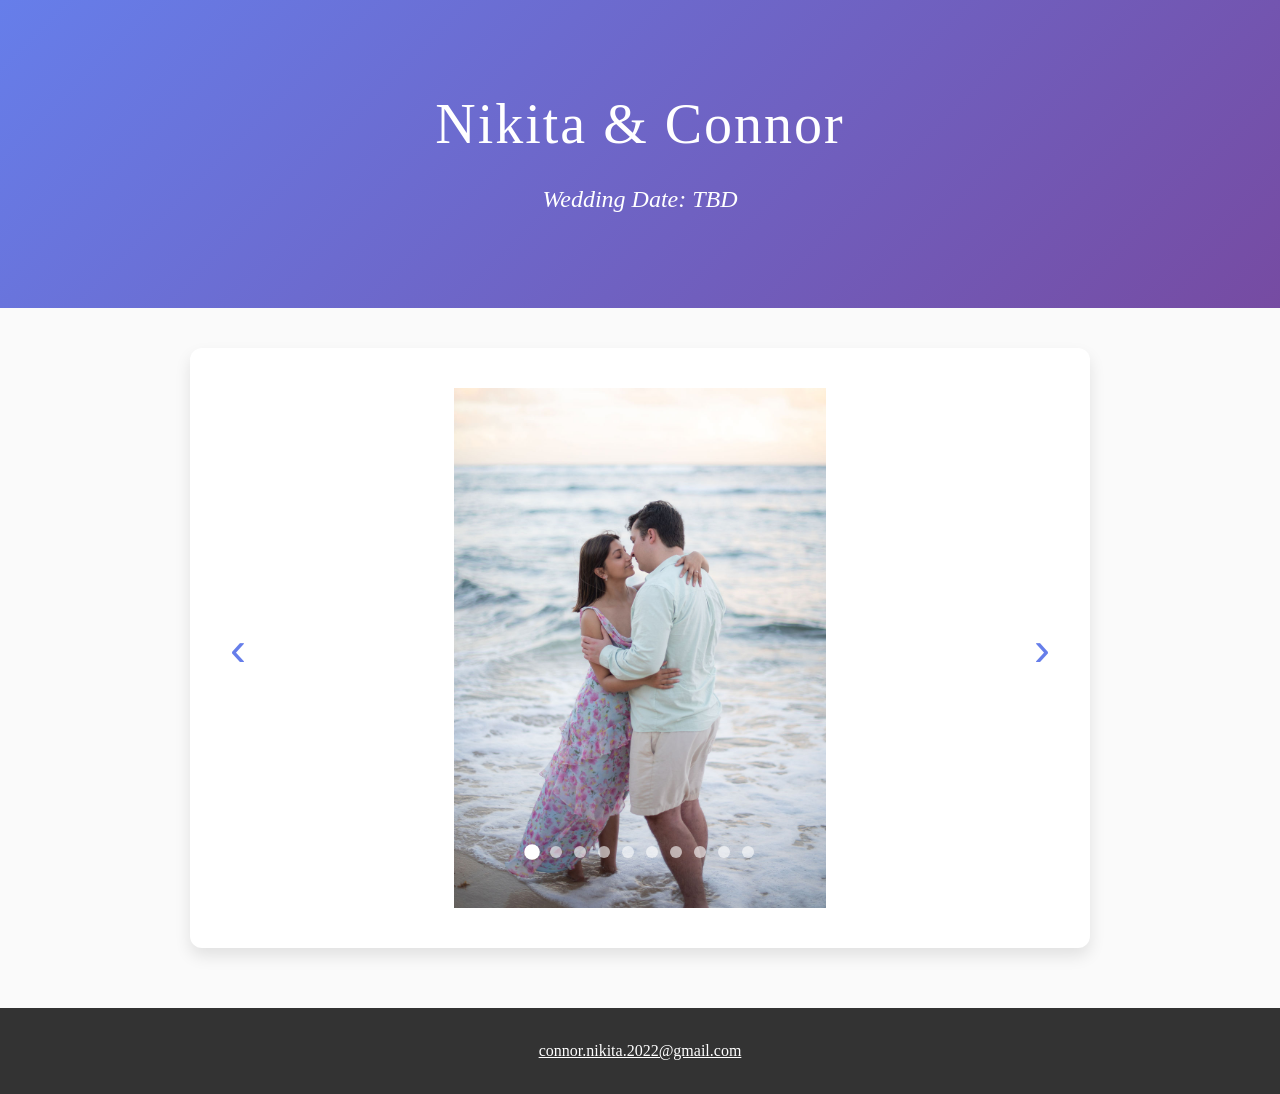
==== index.html @ 736d3209 "initial version" ====
<!DOCTYPE html>
<html lang="en">
<head>
    <meta charset="UTF-8">
    <meta name="viewport" content="width=device-width, initial-scale=1.0">
    <title>Nikita + Connor</title>
    <link rel="stylesheet" href="style.css">
    <link rel="icon" href="images/ring_icon.png"
</head>
<body>
    <header>
        <div class="header-content">
            <h1>Nikita & Connor</h1>
            <p class="wedding-date">Wedding Date: TBD</p>
            <!-- <p class="tagline">We're getting married!</p> -->
        </div>
    </header>


        <section class="carousel-container">
            <div class="carousel">
                <div class="carousel-slide active">
                    <img src="images/before_kiss.jpg" alt="before kiss">
                </div>

                <div class="carousel-slide">
                    <img src="images/black_and_white.jpg" alt="black and white">
                </div>

                <div class="carousel-slide">
                    <img src="images/down_beach.jpg" alt="down beach">
                </div>

                <div class="carousel-slide">
                    <img src="images/eyes_closed.jpg" alt="eyes closed">
                </div>

                <div class="carousel-slide">
                    <img src="images/kiss.jpg" alt="kiss">
                </div>

                <div class="carousel-slide">
                    <img src="images/laughing.jpg" alt="laughing">
                </div>

                <div class="carousel-slide">
                    <img src="images/ring.jpg" alt="ring">
                    <p class="caption">The Ring!</p>
                </div>

                <div class="carousel-slide">
                    <img src="images/ring_on_finger.jpg" alt="ring on finger">
                </div>

                <div class="carousel-slide">
                    <img src="images/shoulder.jpg" alt="shoulder">
                </div>

                <div class="carousel-slide">
                    <img src="images/turning.jpg" alt="turning">
                </div>
            </div>
            
            <button class="carousel-button prev" aria-label="Previous photo">&lsaquo;</button>
            <button class="carousel-button next" aria-label="Next photo">&rsaquo;</button>
            
            <div class="carousel-dots"></div>
        </section>

    </main>

    <footer>
        <p><a href="mailto:connor.nikita.2022@gmail.com">connor.nikita.2022@gmail.com</a></p>
    </footer>

    <script>
        // Carousel functionality
        let currentSlide = 0;
        const slides = document.querySelectorAll('.carousel-slide');
        const dotsContainer = document.querySelector('.carousel-dots');
        const prevButton = document.querySelector('.carousel-button.prev');
        const nextButton = document.querySelector('.carousel-button.next');

        // Create dots
        slides.forEach((_, index) => {
            const dot = document.createElement('span');
            dot.classList.add('dot');
            if (index === 0) dot.classList.add('active');
            dot.addEventListener('click', () => goToSlide(index));
            dotsContainer.appendChild(dot);
        });

        const dots = document.querySelectorAll('.dot');

        function showSlide(n) {
            slides.forEach(slide => slide.classList.remove('active'));
            dots.forEach(dot => dot.classList.remove('active'));
            
            currentSlide = (n + slides.length) % slides.length;
            
            slides[currentSlide].classList.add('active');
            dots[currentSlide].classList.add('active');
        }

        function nextSlide() {
            showSlide(currentSlide + 1);
        }

        function prevSlide() {
            showSlide(currentSlide - 1);
        }

        function goToSlide(n) {
            showSlide(n);
        }

        // Event listeners
        nextButton.addEventListener('click', nextSlide);
        prevButton.addEventListener('click', prevSlide);

        // Keyboard navigation
        document.addEventListener('keydown', (e) => {
            if (e.key === 'ArrowLeft') prevSlide();
            if (e.key === 'ArrowRight') nextSlide();
        });
    </script>
</body>
</html>
---- style.css ----
/* General Styles */
* {
    margin: 0;
    padding: 0;
    box-sizing: border-box;
}

body {
    font-family: 'Georgia', serif;
    line-height: 1.6;
    color: #333;
    background-color: #fafafa;
}

/* Header Section */
header {
    background: linear-gradient(135deg, #667eea 0%, #764ba2 100%);
    color: white;
    padding: 80px 20px;
    text-align: center;
}

.header-content h1 {
    font-size: 3.5rem;
    margin-bottom: 10px;
    font-weight: 300;
    letter-spacing: 2px;
}

.wedding-date {
    font-size: 1.5rem;
    margin-bottom: 10px;
    font-style: italic;
}

.tagline {
    font-size: 1.2rem;
    opacity: 0.9;
}

/* Main Content */
main {
    max-width: 1200px;
    margin: 0 auto;
    padding: 40px 20px;
}

.intro {
    text-align: center;
    margin-bottom: 60px;
    font-size: 1.2rem;
    color: #555;
    max-width: 800px;
    margin-left: auto;
    margin-right: auto;
}

/* Carousel Container */
.carousel-container {
    position: relative;
    max-width: 900px;
    margin: 40px auto 60px;
    background: white;
    border-radius: 12px;
    box-shadow: 0 8px 16px rgba(0, 0, 0, 0.1);
    overflow: hidden;
}

.carousel {
    position: relative;
    width: 100%;
    height: 600px;
}

.carousel-slide {
    position: absolute;
    top: 0;
    left: 0;
    width: 100%;
    height: 100%;
    opacity: 0;
    transition: opacity 0.5s ease-in-out;
    display: flex;
    flex-direction: column;
    justify-content: center;
}

.carousel-slide.active {
    opacity: 1;
}

.carousel-slide img {
    width: 100%;
    height: auto;
    max-height: 520px;
    object-fit: contain;
    display: block;
}

.caption {
    padding: 20px;
    font-size: 1.1rem;
    color: #666;
    text-align: center;
    font-style: italic;
    background: white;
    display: flex;
    align-items: center;
    justify-content: center;
}

/* Carousel Buttons */
.carousel-button {
    position: absolute;
    top: 50%;
    transform: translateY(-50%);
    background: rgba(255, 255, 255, 0.9);
    border: none;
    font-size: 3rem;
    color: #667eea;
    cursor: pointer;
    padding: 10px 20px;
    transition: background 0.3s ease, color 0.3s ease;
    z-index: 10;
    border-radius: 4px;
}

.carousel-button:hover {
    background: rgba(102, 126, 234, 0.9);
    color: white;
}

.carousel-button.prev {
    left: 20px;
}

.carousel-button.next {
    right: 20px;
}

/* Carousel Dots */
.carousel-dots {
    position: absolute;
    bottom: 90px;
    left: 50%;
    transform: translateX(-50%);
    display: flex;
    gap: 12px;
    z-index: 10;
}

.dot {
    width: 12px;
    height: 12px;
    border-radius: 50%;
    background: rgba(255, 255, 255, 0.6);
    cursor: pointer;
    transition: background 0.3s ease, transform 0.3s ease;
}

.dot:hover {
    background: rgba(255, 255, 255, 0.9);
    transform: scale(1.2);
}

.dot.active {
    background: white;
    transform: scale(1.3);
}

/* Footer */
footer {
    background-color: #333;
    color: white;
    text-align: center;
    padding: 30px 20px;
    margin-top: 40px;
    
}

/* Footer links */
footer a,
footer a:visited {
    color: white;
}

footer a:hover {
    color: #e6e6e6;
}

/* Responsive Design */
@media (max-width: 768px) {
    .header-content h1 {
        font-size: 2.5rem;
    }
    
    .wedding-date {
        font-size: 1.2rem;
    }
    
    .carousel {
        height: 500px;
    }
    
    .carousel-slide img {
        height: auto;
        max-height: 420px;
    }
    
    .carousel-button {
        font-size: 2rem;
        padding: 8px 15px;
    }
    
    .carousel-button.prev {
        left: 10px;
    }
    
    .carousel-button.next {
        right: 10px;
    }
}

@media (max-width: 480px) {
    .header-content h1 {
        font-size: 2rem;
    }
    
    header {
        padding: 60px 20px;
    }
    
    .carousel {
        height: 450px;
    }
    
    .carousel-slide img {
        height: auto;
        max-height: 370px;
    }
    
    .carousel-button {
        font-size: 1.5rem;
        padding: 5px 10px;
    }
    
    .carousel-dots {
        bottom: 85px;
    }
    
    .dot {
        width: 10px;
        height: 10px;
    }
}
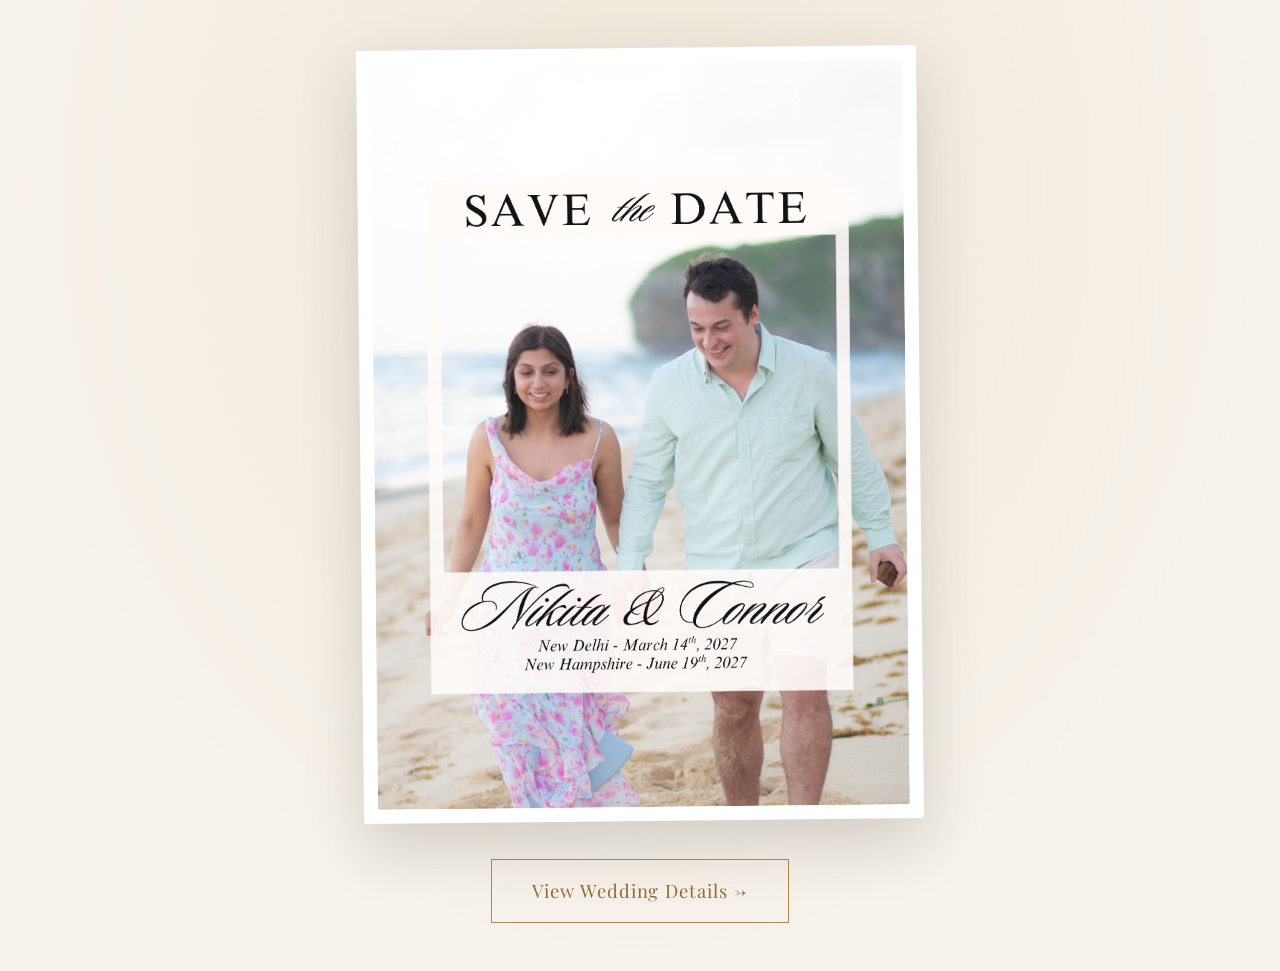
==== commit 28c1f054: "Redesign site: photo-forward editorial with two-wedding content - Add main.html one-page site: full-" ====
--- a/index.html
+++ b/index.html
@@ -3,126 +3,29 @@
 <head>
     <meta charset="UTF-8">
     <meta name="viewport" content="width=device-width, initial-scale=1.0">
-    <title>Nikita + Connor</title>
+    <title>Save the Date — Nikita & Connor</title>
+    <link rel="icon" href="images/ring_icon.png">
+    <link rel="preconnect" href="https://fonts.googleapis.com">
+    <link rel="preconnect" href="https://fonts.gstatic.com" crossorigin>
+    <link href="https://fonts.googleapis.com/css2?family=Playfair+Display:wght@500;600&display=swap" rel="stylesheet">
     <link rel="stylesheet" href="style.css">
-    <link rel="icon" href="images/ring_icon.png"
 </head>
 <body>
-    <header>
-        <div class="header-content">
-            <h1>Nikita & Connor</h1>
-            <p class="wedding-date">Wedding Date: TBD</p>
-            <!-- <p class="tagline">We're getting married!</p> -->
+    <main class="landing">
+        <div class="landing-card">
+            <img src="images/save_the_date.png" alt="Save the date">
         </div>
-    </header>
 
-
-        <section class="carousel-container">
-            <div class="carousel">
-                <div class="carousel-slide active">
-                    <img src="images/before_kiss.jpg" alt="before kiss">
-                </div>
-
-                <div class="carousel-slide">
-                    <img src="images/black_and_white.jpg" alt="black and white">
-                </div>
-
-                <div class="carousel-slide">
-                    <img src="images/down_beach.jpg" alt="down beach">
-                </div>
-
-                <div class="carousel-slide">
-                    <img src="images/eyes_closed.jpg" alt="eyes closed">
-                </div>
-
-                <div class="carousel-slide">
-                    <img src="images/kiss.jpg" alt="kiss">
-                </div>
-
-                <div class="carousel-slide">
-                    <img src="images/laughing.jpg" alt="laughing">
-                </div>
-
-                <div class="carousel-slide">
-                    <img src="images/ring.jpg" alt="ring">
-                    <p class="caption">The Ring!</p>
-                </div>
-
-                <div class="carousel-slide">
-                    <img src="images/ring_on_finger.jpg" alt="ring on finger">
-                </div>
-
-                <div class="carousel-slide">
-                    <img src="images/shoulder.jpg" alt="shoulder">
-                </div>
-
-                <div class="carousel-slide">
-                    <img src="images/turning.jpg" alt="turning">
-                </div>
-            </div>
-            
-            <button class="carousel-button prev" aria-label="Previous photo">&lsaquo;</button>
-            <button class="carousel-button next" aria-label="Next photo">&rsaquo;</button>
-            
-            <div class="carousel-dots"></div>
-        </section>
-
+        <a class="btn" href="main.html">View Wedding Details &rarr;</a>
     </main>
 
-    <footer>
-        <p><a href="mailto:connor.nikita.2022@gmail.com">connor.nikita.2022@gmail.com</a></p>
-    </footer>
-
+    <!-- Content lives in content.js (edit that file to update the site) -->
+    <script src="content.js"></script>
     <script>
-        // Carousel functionality
-        let currentSlide = 0;
-        const slides = document.querySelectorAll('.carousel-slide');
-        const dotsContainer = document.querySelector('.carousel-dots');
-        const prevButton = document.querySelector('.carousel-button.prev');
-        const nextButton = document.querySelector('.carousel-button.next');
-
-        // Create dots
-        slides.forEach((_, index) => {
-            const dot = document.createElement('span');
-            dot.classList.add('dot');
-            if (index === 0) dot.classList.add('active');
-            dot.addEventListener('click', () => goToSlide(index));
-            dotsContainer.appendChild(dot);
-        });
-
-        const dots = document.querySelectorAll('.dot');
-
-        function showSlide(n) {
-            slides.forEach(slide => slide.classList.remove('active'));
-            dots.forEach(dot => dot.classList.remove('active'));
-            
-            currentSlide = (n + slides.length) % slides.length;
-            
-            slides[currentSlide].classList.add('active');
-            dots[currentSlide].classList.add('active');
+        // Keep the page title in sync with content.js.
+        if (typeof WEDDING !== "undefined" && WEDDING.coupleNames) {
+            document.title = "Save the Date — " + WEDDING.coupleNames;
         }
-
-        function nextSlide() {
-            showSlide(currentSlide + 1);
-        }
-
-        function prevSlide() {
-            showSlide(currentSlide - 1);
-        }
-
-        function goToSlide(n) {
-            showSlide(n);
-        }
-
-        // Event listeners
-        nextButton.addEventListener('click', nextSlide);
-        prevButton.addEventListener('click', prevSlide);
-
-        // Keyboard navigation
-        document.addEventListener('keydown', (e) => {
-            if (e.key === 'ArrowLeft') prevSlide();
-            if (e.key === 'ArrowRight') nextSlide();
-        });
     </script>
 </body>
 </html>
--- a/style.css
+++ b/style.css
@@ -1,255 +1,621 @@
-/* General Styles */
+/* =============================================================================
+ *  Nikita & Connor — Wedding Site Styles
+ *  Theme: photo-forward editorial (full-bleed imagery, asymmetric spreads,
+ *  N&C monogram motif, warm ivory + charcoal + gold)
+ * ========================================================================== */
+
+/* ---- Design tokens -------------------------------------------------------- */
+:root {
+    --ivory:        #f7f2ea;   /* page background */
+    --sand:         #efe6d8;   /* alternating band */
+    --ink:          #2e2a26;   /* headings / dark text */
+    --body-ink:     #4a443d;   /* body text */
+    --muted:        #8a8177;   /* secondary text */
+    --gold:         #b0894e;   /* primary accent */
+    --gold-deep:    #916d38;   /* accent emphasis */
+    --line:         #ded3c2;   /* hairline borders */
+    --display:      'Cormorant Garamond', 'Playfair Display', 'Georgia', serif;
+    --body:         'Georgia', 'Times New Roman', serif;
+    --maxw:         1200px;
+}
+
+/* ---- Reset ---------------------------------------------------------------- */
 * {
     margin: 0;
     padding: 0;
     box-sizing: border-box;
 }
 
+html {
+    scroll-behavior: smooth;
+    scroll-padding-top: 72px;
+}
+
 body {
-    font-family: 'Georgia', serif;
-    line-height: 1.6;
-    color: #333;
-    background-color: #fafafa;
-}
-
-/* Header Section */
-header {
-    background: linear-gradient(135deg, #667eea 0%, #764ba2 100%);
-    color: white;
-    padding: 80px 20px;
-    text-align: center;
-}
-
-.header-content h1 {
-    font-size: 3.5rem;
-    margin-bottom: 10px;
-    font-weight: 300;
-    letter-spacing: 2px;
-}
-
-.wedding-date {
-    font-size: 1.5rem;
-    margin-bottom: 10px;
+    font-family: var(--body);
+    line-height: 1.75;
+    color: var(--body-ink);
+    background-color: var(--ivory);
+    -webkit-font-smoothing: antialiased;
+}
+
+h1, h2, h3 {
+    font-family: var(--display);
+    font-weight: 600;
+    line-height: 1.08;
+    color: var(--ink);
+}
+
+a {
+    color: var(--gold-deep);
+    text-decoration: none;
+    transition: color 0.25s ease;
+}
+a:hover { color: var(--gold); }
+
+img { display: block; max-width: 100%; }
+
+/* Small uppercase label used above headings ("The Celebration", etc.) */
+.eyebrow {
+    font-family: var(--body);
+    text-transform: uppercase;
+    letter-spacing: 0.32em;
+    font-size: 0.72rem;
+    color: var(--gold-deep);
+    display: block;
+}
+
+/* =============================================================================
+ *  Monogram motif  ("N & C")
+ * ========================================================================== */
+.monogram {
+    font-family: var(--display);
+    font-weight: 600;
+    letter-spacing: 0.02em;
+    color: var(--ink);
+    line-height: 1;
+    white-space: nowrap;
+}
+.monogram .amp {
+    color: var(--gold);
     font-style: italic;
-}
-
-.tagline {
-    font-size: 1.2rem;
-    opacity: 0.9;
-}
-
-/* Main Content */
-main {
-    max-width: 1200px;
+    margin: 0 0.08em;
+}
+
+/* Ornamental divider: monogram flanked by two gold rules */
+.mono-divider {
+    display: flex;
+    align-items: center;
+    justify-content: center;
+    gap: 20px;
     margin: 0 auto;
-    padding: 40px 20px;
-}
-
-.intro {
-    text-align: center;
-    margin-bottom: 60px;
-    font-size: 1.2rem;
-    color: #555;
-    max-width: 800px;
-    margin-left: auto;
-    margin-right: auto;
-}
-
-/* Carousel Container */
-.carousel-container {
-    position: relative;
-    max-width: 900px;
-    margin: 40px auto 60px;
-    background: white;
-    border-radius: 12px;
-    box-shadow: 0 8px 16px rgba(0, 0, 0, 0.1);
-    overflow: hidden;
-}
-
-.carousel {
-    position: relative;
-    width: 100%;
-    height: 600px;
-}
-
-.carousel-slide {
-    position: absolute;
+    max-width: 340px;
+    color: var(--gold);
+}
+.mono-divider::before,
+.mono-divider::after {
+    content: "";
+    flex: 1;
+    height: 1px;
+    background: linear-gradient(to right, transparent, var(--gold), transparent);
+}
+.mono-divider .monogram { font-size: 1.4rem; }
+
+/* =============================================================================
+ *  Navigation — transparent over hero, solid once scrolled
+ * ========================================================================== */
+.site-nav {
+    position: fixed;
     top: 0;
     left: 0;
-    width: 100%;
-    height: 100%;
-    opacity: 0;
-    transition: opacity 0.5s ease-in-out;
-    display: flex;
+    right: 0;
+    z-index: 100;
+    transition: background 0.35s ease, box-shadow 0.35s ease, border-color 0.35s ease;
+    border-bottom: 1px solid transparent;
+}
+.nav-inner {
+    max-width: var(--maxw);
+    margin: 0 auto;
+    padding: 18px 28px;
+    display: flex;
+    align-items: center;
+    justify-content: space-between;
+    flex-wrap: wrap;
+    gap: 6px 24px;
+}
+.nav-brand { font-size: 1.35rem; }
+
+.nav-links {
+    display: flex;
+    flex-wrap: wrap;
+    gap: 4px 26px;
+    list-style: none;
+}
+.nav-links a {
+    font-size: 0.82rem;
+    text-transform: uppercase;
+    letter-spacing: 0.16em;
+    padding: 4px 2px;
+    position: relative;
+}
+.nav-links a::after {
+    content: "";
+    position: absolute;
+    left: 0; bottom: -2px;
+    width: 0; height: 1.5px;
+    background: var(--gold);
+    transition: width 0.25s ease;
+}
+.nav-links a:hover::after { width: 100%; }
+
+/* Hamburger toggle — hidden on desktop, shown on mobile */
+.nav-toggle {
+    display: none;
+    background: none;
+    border: none;
+    cursor: pointer;
+    padding: 8px;
+    width: 42px;
+    height: 38px;
     flex-direction: column;
     justify-content: center;
-}
-
-.carousel-slide.active {
-    opacity: 1;
-}
-
-.carousel-slide img {
+    gap: 5px;
+}
+.nav-toggle span {
+    display: block;
+    height: 2px;
+    width: 24px;
+    background: #fff;
+    transition: transform 0.3s ease, opacity 0.3s ease, background 0.35s ease;
+}
+.site-nav.scrolled .nav-toggle span { background: var(--ink); }
+/* Animate to an "X" when the menu is open */
+.site-nav.menu-open .nav-toggle span:nth-child(1) { transform: translateY(7px) rotate(45deg); }
+.site-nav.menu-open .nav-toggle span:nth-child(2) { opacity: 0; }
+.site-nav.menu-open .nav-toggle span:nth-child(3) { transform: translateY(-7px) rotate(-45deg); }
+
+/* Over the hero: light text, no background */
+.site-nav .nav-brand,
+.site-nav .nav-links a { color: #fff; transition: color 0.35s ease; }
+.site-nav .nav-links a::after { background: #fff; }
+
+/* Scrolled state (toggled by JS): solid ivory bar with dark text */
+.site-nav.scrolled {
+    background: rgba(247, 242, 234, 0.95);
+    backdrop-filter: blur(10px);
+    border-bottom-color: var(--line);
+    box-shadow: 0 2px 20px rgba(46, 42, 38, 0.06);
+}
+.site-nav.scrolled .nav-brand,
+.site-nav.scrolled .nav-links a { color: var(--ink); }
+.site-nav.scrolled .nav-links a:hover { color: var(--gold-deep); }
+.site-nav.scrolled .nav-links a::after { background: var(--gold); }
+
+/* =============================================================================
+ *  Full-bleed hero
+ * ========================================================================== */
+.hero {
+    position: relative;
+    min-height: 100vh;
+    display: flex;
+    flex-direction: column;
+    align-items: center;
+    justify-content: center;
+    text-align: center;
+    color: #fff;
+    padding: 120px 24px 90px;
+    overflow: hidden;
+}
+.hero-bg {
+    position: absolute;
+    inset: 0;
+    background-size: cover;
+    background-position: center;
+    z-index: -2;
+}
+/* Legibility wash over the photo */
+.hero::before {
+    content: "";
+    position: absolute;
+    inset: 0;
+    z-index: -1;
+    background: linear-gradient(180deg,
+        rgba(30, 26, 22, 0.45) 0%,
+        rgba(30, 26, 22, 0.25) 40%,
+        rgba(30, 26, 22, 0.55) 100%);
+}
+.hero .hero-eyebrow {
+    color: rgba(255, 255, 255, 0.85);
+    margin-top: 22px;
+}
+.hero h1 {
+    color: #fff;
+    font-size: clamp(3.2rem, 9vw, 6.5rem);
+    font-weight: 500;
+    letter-spacing: 0.01em;
+    text-shadow: 0 2px 30px rgba(0, 0, 0, 0.35);
+}
+.hero h1 .amp { color: var(--gold); font-style: italic; }
+.hero .hero-sub {
+    margin-top: 18px;
+    font-family: var(--display);
+    font-style: italic;
+    font-size: clamp(1.2rem, 3vw, 1.7rem);
+    color: rgba(255, 255, 255, 0.92);
+}
+
+/* =============================================================================
+ *  Intro band
+ * ========================================================================== */
+.intro-band {
+    text-align: center;
+    padding: 90px 24px 80px;
+    max-width: 760px;
+    margin: 0 auto;
+}
+.intro-band .mono-divider { margin-bottom: 28px; }
+.intro-band p {
+    font-family: var(--display);
+    font-size: clamp(1.35rem, 2.6vw, 1.7rem);
+    line-height: 1.6;
+    color: var(--ink);
+    font-weight: 500;
+}
+
+/* =============================================================================
+ *  Alternating editorial spreads (New Delhi / New Hampshire)
+ * ========================================================================== */
+.spread {
+    display: grid;
+    grid-template-columns: 1.05fr 0.95fr;
+    align-items: center;
+    max-width: var(--maxw);
+    margin: 0 auto;
+    gap: clamp(28px, 5vw, 72px);
+    padding: 70px 28px;
+}
+.spread-photo {
+    position: relative;
+}
+.spread-photo img {
+    width: 100%;
+    height: clamp(420px, 62vh, 640px);
+    object-fit: cover;
+    border-radius: 2px;
+}
+/* Off-set gold frame behind the photo for an editorial, hand-placed feel */
+.spread-photo::before {
+    content: "";
+    position: absolute;
+    inset: 0;
+    border: 1px solid var(--gold);
+    border-radius: 2px;
+    transform: translate(18px, 18px);
+    z-index: -1;
+    opacity: 0.6;
+}
+.spread-body .eyebrow { margin-bottom: 14px; }
+.spread-body h2 {
+    font-size: clamp(2.4rem, 5vw, 3.4rem);
+    font-weight: 500;
+    margin-bottom: 6px;
+}
+.spread-meta {
+    list-style: none;
+    margin: 18px 0 22px;
+    border-top: 1px solid var(--line);
+}
+.spread-meta li {
+    display: flex;
+    gap: 18px;
+    padding: 11px 0;
+    border-bottom: 1px solid var(--line);
+    font-size: 1.02rem;
+}
+.spread-meta .k {
+    flex: 0 0 96px;
+    font-family: var(--display);
+    font-size: 1.1rem;
+    color: var(--gold-deep);
+}
+.spread-meta .v { color: var(--body-ink); }
+.spread-desc { font-size: 1.08rem; color: var(--body-ink); }
+
+/* Venue "View on map" link */
+.map-link {
+    color: var(--gold-deep);
+    border-bottom: 1px solid var(--line);
+    transition: color 0.25s ease, border-color 0.25s ease;
+    white-space: nowrap;
+}
+.map-link:hover { color: var(--gold); border-bottom-color: var(--gold); }
+.map-link .map-pin { font-size: 0.9em; }
+
+/* Reverse layout: photo on the right for the second spread */
+.spread.reverse .spread-photo { order: 2; }
+.spread.reverse .spread-photo::before { transform: translate(-18px, 18px); }
+
+/* Sand band wrapper for the second spread */
+.band-sand { background: var(--sand); }
+
+/* =============================================================================
+ *  FAQ
+ * ========================================================================== */
+.faq-section {
+    max-width: var(--maxw);
+    margin: 0 auto;
+    padding: 90px 28px;
+}
+.section-head { text-align: center; margin-bottom: 46px; }
+.section-head .eyebrow { margin-bottom: 12px; }
+.section-head h2 { font-size: clamp(2.2rem, 5vw, 3rem); font-weight: 500; }
+
+.faq-groups {
+    display: grid;
+    grid-template-columns: 1fr 1fr;
+    gap: 48px;
+    align-items: start;
+}
+/* Each group (New Delhi / New Hampshire) is itself collapsible */
+.faq-group > summary {
+    cursor: pointer;
+    list-style: none;
+    display: flex;
+    align-items: center;
+    justify-content: center;
+    gap: 12px;
+    padding-bottom: 16px;
+    margin-bottom: 20px;
+    border-bottom: 1px solid var(--line);
+}
+.faq-group > summary::-webkit-details-marker { display: none; }
+.faq-group > summary h3 {
+    font-size: 1.6rem;
+    font-weight: 500;
+    color: var(--gold-deep);
+    font-style: italic;
+    display: inline;
+}
+/* Chevron that rotates when the group is open */
+.faq-group > summary::after {
+    content: "\203A"; /* › */
+    color: var(--gold);
+    font-size: 1.6rem;
+    line-height: 1;
+    transform: rotate(90deg);
+    transition: transform 0.25s ease;
+}
+.faq-group[open] > summary::after { transform: rotate(-90deg); }
+.faq-item { border-bottom: 1px solid var(--line); }
+.faq-item summary {
+    cursor: pointer;
+    list-style: none;
+    padding: 18px 4px;
+    font-family: var(--display);
+    font-size: 1.25rem;
+    color: var(--ink);
+    display: flex;
+    justify-content: space-between;
+    align-items: center;
+    gap: 12px;
+}
+.faq-item summary::-webkit-details-marker { display: none; }
+.faq-item summary::after {
+    content: "+";
+    color: var(--gold);
+    font-size: 1.4rem;
+    line-height: 1;
+    font-family: var(--body);
+}
+.faq-item[open] summary::after { content: "\2013"; }
+.faq-answer { padding: 0 4px 18px; color: var(--muted); font-size: 1.02rem; }
+.faq-answer p { margin: 0; }
+.faq-answer ul { list-style: disc; padding-left: 1.4em; margin: 8px 0 0; }
+.faq-answer li { margin: 4px 0; }
+
+/* =============================================================================
+ *  Masonry photo gallery
+ * ========================================================================== */
+.gallery-section { padding: 90px 28px 100px; max-width: var(--maxw); margin: 0 auto; }
+.gallery {
+    column-count: 3;
+    column-gap: 16px;
+}
+.gallery-item {
+    display: block;
+    width: 100%;
+    padding: 0;
+    margin: 0 0 16px;
+    border: none;
+    background: none;
+    cursor: pointer;
+    break-inside: avoid;
+    position: relative;
+    overflow: hidden;
+    border-radius: 2px;
+}
+.gallery-item img {
     width: 100%;
     height: auto;
-    max-height: 520px;
-    object-fit: contain;
-    display: block;
-}
-
-.caption {
-    padding: 20px;
-    font-size: 1.1rem;
-    color: #666;
+    transition: transform 0.5s ease, filter 0.5s ease;
+}
+.gallery-item::after {
+    content: "";
+    position: absolute;
+    inset: 0;
+    background: rgba(46, 42, 38, 0);
+    transition: background 0.4s ease;
+}
+.gallery-item:hover img { transform: scale(1.04); }
+.gallery-item:hover::after { background: rgba(46, 42, 38, 0.12); }
+.gallery-item:focus-visible { outline: 3px solid var(--gold); outline-offset: 2px; }
+
+/* =============================================================================
+ *  Lightbox
+ * ========================================================================== */
+.lightbox {
+    position: fixed;
+    inset: 0;
+    z-index: 200;
+    background: rgba(26, 22, 18, 0.94);
+    display: none;
+    align-items: center;
+    justify-content: center;
+    padding: 24px;
+}
+.lightbox.open { display: flex; }
+.lightbox img {
+    max-width: 92vw;
+    max-height: 86vh;
+    border-radius: 3px;
+    box-shadow: 0 20px 60px rgba(0, 0, 0, 0.55);
+}
+.lightbox-btn {
+    position: absolute;
+    background: rgba(255, 255, 255, 0.12);
+    color: #fff;
+    border: none;
+    font-size: 2.2rem;
+    line-height: 1;
+    width: 54px;
+    height: 54px;
+    border-radius: 50%;
+    cursor: pointer;
+    transition: background 0.25s ease;
+    display: flex;
+    align-items: center;
+    justify-content: center;
+}
+.lightbox-btn:hover { background: rgba(255, 255, 255, 0.28); }
+.lightbox-close { top: 22px; right: 22px; font-size: 1.9rem; }
+.lightbox-prev  { left: 22px;  top: 50%; transform: translateY(-50%); }
+.lightbox-next  { right: 22px; top: 50%; transform: translateY(-50%); }
+
+/* =============================================================================
+ *  Save-the-date landing (index.html)
+ * ========================================================================== */
+.landing {
+    min-height: 100vh;
+    display: flex;
+    flex-direction: column;
+    align-items: center;
+    justify-content: center;
     text-align: center;
-    font-style: italic;
-    background: white;
-    display: flex;
-    align-items: center;
-    justify-content: center;
-}
-
-/* Carousel Buttons */
-.carousel-button {
-    position: absolute;
-    top: 50%;
-    transform: translateY(-50%);
-    background: rgba(255, 255, 255, 0.9);
-    border: none;
-    font-size: 3rem;
-    color: #667eea;
-    cursor: pointer;
-    padding: 10px 20px;
+    padding: 48px 20px;
+    background: radial-gradient(ellipse at 50% 20%, var(--sand) 0%, var(--ivory) 70%);
+}
+.landing-card {
+    background: #fff;
+    padding: 14px;
+    border-radius: 3px;
+    box-shadow: 0 24px 60px rgba(46, 42, 38, 0.18);
+    max-width: 560px;
+    transform: rotate(-0.6deg); /* subtle hand-placed tilt */
+}
+.landing-card img { width: 100%; border-radius: 2px; }
+
+/* Shared call-to-action button */
+.btn {
+    display: inline-block;
+    margin-top: 38px;
+    padding: 15px 40px;
+    background: transparent;
+    color: var(--gold-deep);
+    border: 1px solid var(--gold);
+    font-family: var(--display);
+    font-size: 1.15rem;
+    letter-spacing: 0.05em;
+    border-radius: 0;
     transition: background 0.3s ease, color 0.3s ease;
-    z-index: 10;
-    border-radius: 4px;
-}
-
-.carousel-button:hover {
-    background: rgba(102, 126, 234, 0.9);
-    color: white;
-}
-
-.carousel-button.prev {
-    left: 20px;
-}
-
-.carousel-button.next {
-    right: 20px;
-}
-
-/* Carousel Dots */
-.carousel-dots {
-    position: absolute;
-    bottom: 90px;
-    left: 50%;
-    transform: translateX(-50%);
-    display: flex;
-    gap: 12px;
-    z-index: 10;
-}
-
-.dot {
-    width: 12px;
-    height: 12px;
-    border-radius: 50%;
-    background: rgba(255, 255, 255, 0.6);
-    cursor: pointer;
-    transition: background 0.3s ease, transform 0.3s ease;
-}
-
-.dot:hover {
-    background: rgba(255, 255, 255, 0.9);
-    transform: scale(1.2);
-}
-
-.dot.active {
-    background: white;
-    transform: scale(1.3);
-}
-
-/* Footer */
+}
+.btn:hover { background: var(--gold); color: #fff; }
+
+/* =============================================================================
+ *  Footer
+ * ========================================================================== */
 footer {
-    background-color: #333;
-    color: white;
+    background: var(--ink);
+    color: var(--ivory);
     text-align: center;
-    padding: 30px 20px;
-    margin-top: 40px;
-    
-}
-
-/* Footer links */
-footer a,
-footer a:visited {
-    color: white;
-}
-
-footer a:hover {
-    color: #e6e6e6;
-}
-
-/* Responsive Design */
-@media (max-width: 768px) {
-    .header-content h1 {
-        font-size: 2.5rem;
+    padding: 56px 20px;
+}
+footer .monogram { color: #fff; font-size: 1.8rem; margin-bottom: 14px; }
+footer .monogram .amp { color: var(--gold); }
+footer a, footer a:visited {
+    color: var(--ivory);
+    border-bottom: 1px solid var(--gold);
+    padding-bottom: 2px;
+}
+footer a:hover { color: #fff; }
+
+/* =============================================================================
+ *  Responsive
+ * ========================================================================== */
+@media (max-width: 860px) {
+    .spread {
+        grid-template-columns: 1fr;
+        gap: 32px;
+        padding: 56px 24px;
     }
-    
-    .wedding-date {
-        font-size: 1.2rem;
+    .spread.reverse .spread-photo { order: 0; }
+    .spread-photo::before,
+    .spread.reverse .spread-photo::before { transform: translate(12px, 12px); }
+    .spread-photo img { height: clamp(340px, 56vh, 460px); }
+
+    .faq-groups { grid-template-columns: 1fr; gap: 40px; }
+    .gallery { column-count: 2; }
+
+    /* Solid nav on mobile from the start so the brand + toggle stay readable */
+    .site-nav {
+        background: rgba(247, 242, 234, 0.96);
+        border-bottom-color: var(--line);
     }
-    
-    .carousel {
-        height: 500px;
+    .site-nav .nav-brand { color: var(--ink); }
+    .nav-toggle span { background: var(--ink); }
+
+    .nav-inner {
+        justify-content: space-between;
+        align-items: center;
+        padding: 12px 20px;
+        flex-wrap: nowrap;
     }
-    
-    .carousel-slide img {
-        height: auto;
-        max-height: 420px;
+    .nav-toggle { display: flex; }
+
+    /* Collapsed dropdown panel */
+    .nav-links {
+        position: absolute;
+        top: 100%;
+        left: 0;
+        right: 0;
+        flex-direction: column;
+        align-items: center;
+        gap: 0;
+        background: rgba(247, 242, 234, 0.98);
+        backdrop-filter: blur(10px);
+        border-bottom: 1px solid var(--line);
+        box-shadow: 0 8px 20px rgba(46, 42, 38, 0.08);
+        overflow: hidden;
+        max-height: 0;
+        transition: max-height 0.35s ease;
     }
-    
-    .carousel-button {
-        font-size: 2rem;
-        padding: 8px 15px;
+    .site-nav.menu-open .nav-links { max-height: 60vh; }
+
+    .nav-links li { width: 100%; text-align: center; }
+    .nav-links a {
+        display: block;
+        color: var(--ink);
+        padding: 15px 0;
+        font-size: 0.82rem;
+        letter-spacing: 0.16em;
+        border-top: 1px solid var(--line);
     }
-    
-    .carousel-button.prev {
-        left: 10px;
-    }
-    
-    .carousel-button.next {
-        right: 10px;
-    }
-}
-
-@media (max-width: 480px) {
-    .header-content h1 {
-        font-size: 2rem;
-    }
-    
-    header {
-        padding: 60px 20px;
-    }
-    
-    .carousel {
-        height: 450px;
-    }
-    
-    .carousel-slide img {
-        height: auto;
-        max-height: 370px;
-    }
-    
-    .carousel-button {
-        font-size: 1.5rem;
-        padding: 5px 10px;
-    }
-    
-    .carousel-dots {
-        bottom: 85px;
-    }
-    
-    .dot {
-        width: 10px;
-        height: 10px;
-    }
-}
+    .nav-links li:first-child a { border-top: none; }
+    .nav-links a::after { display: none; }
+}
+
+@media (max-width: 500px) {
+    .gallery { column-count: 1; }
+    .spread-meta li { flex-direction: column; gap: 2px; }
+    .spread-meta .k { flex-basis: auto; }
+    html { scroll-padding-top: 110px; }
+}
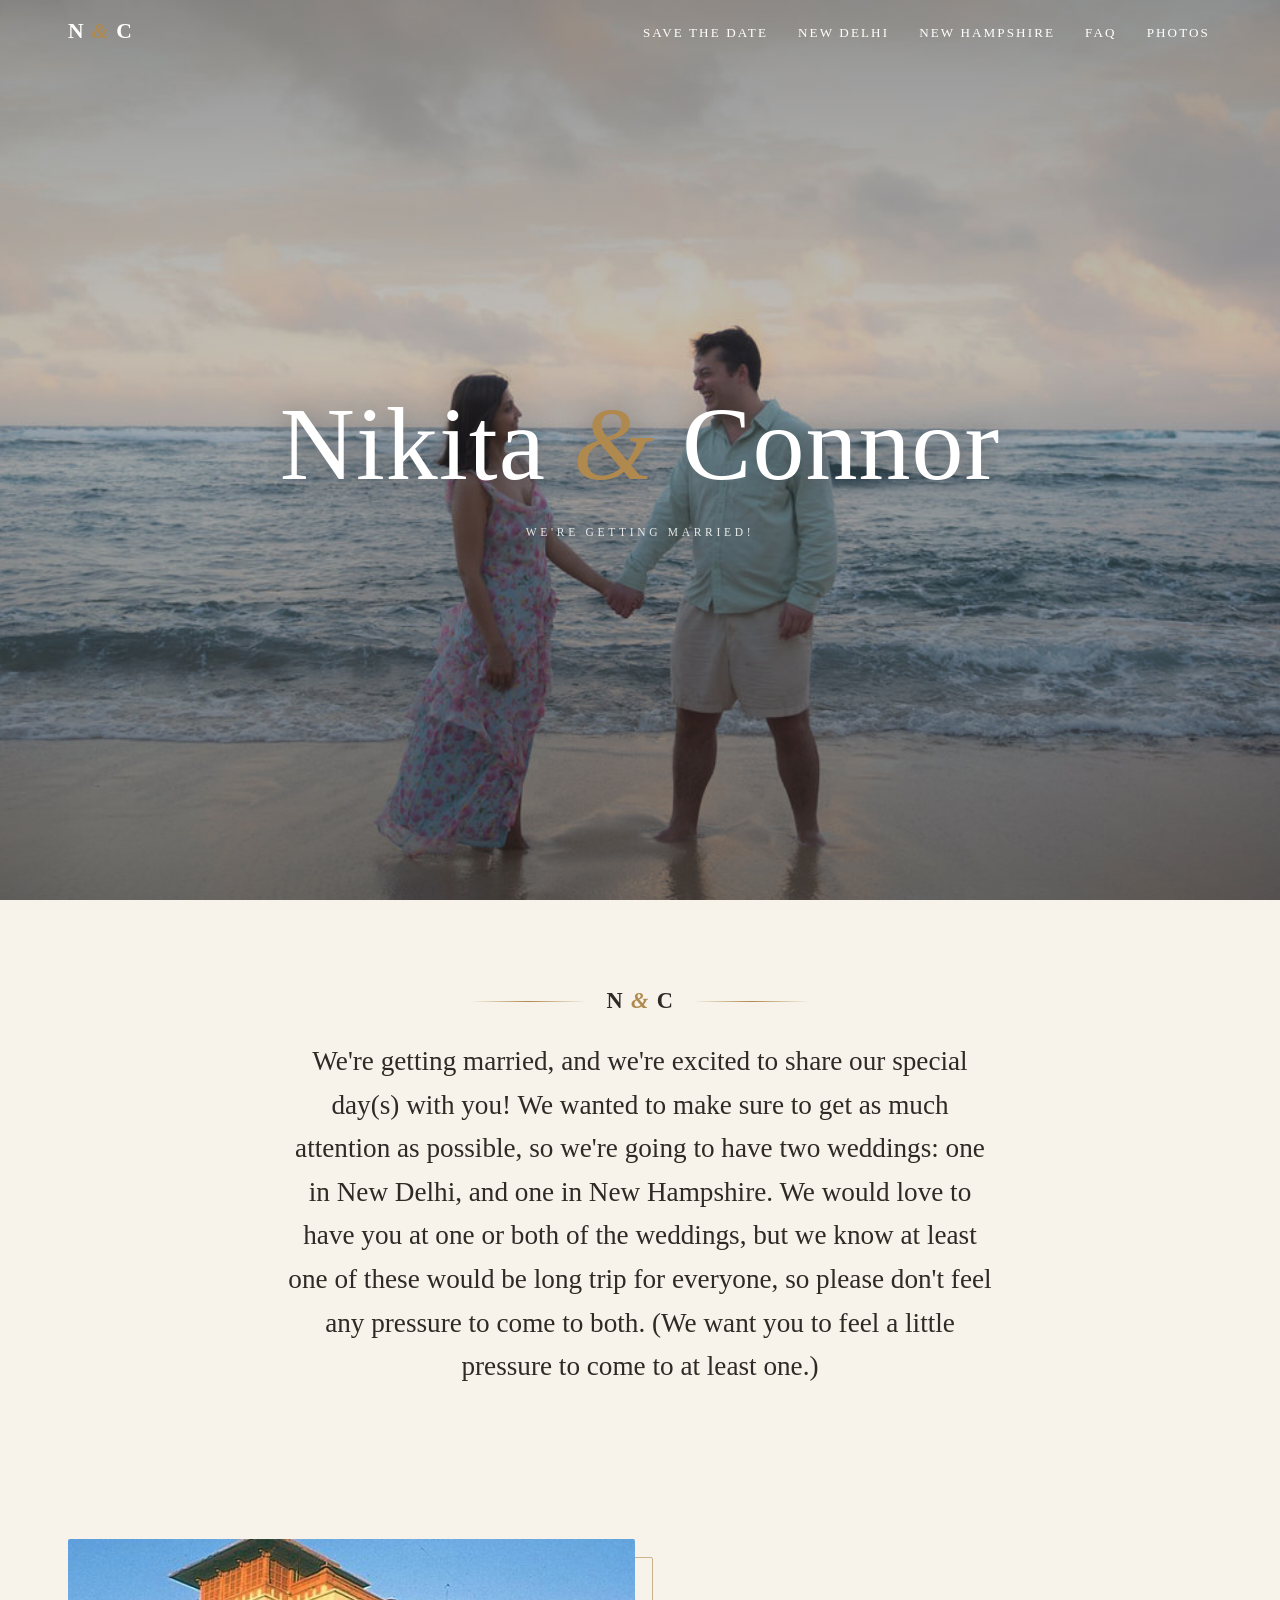
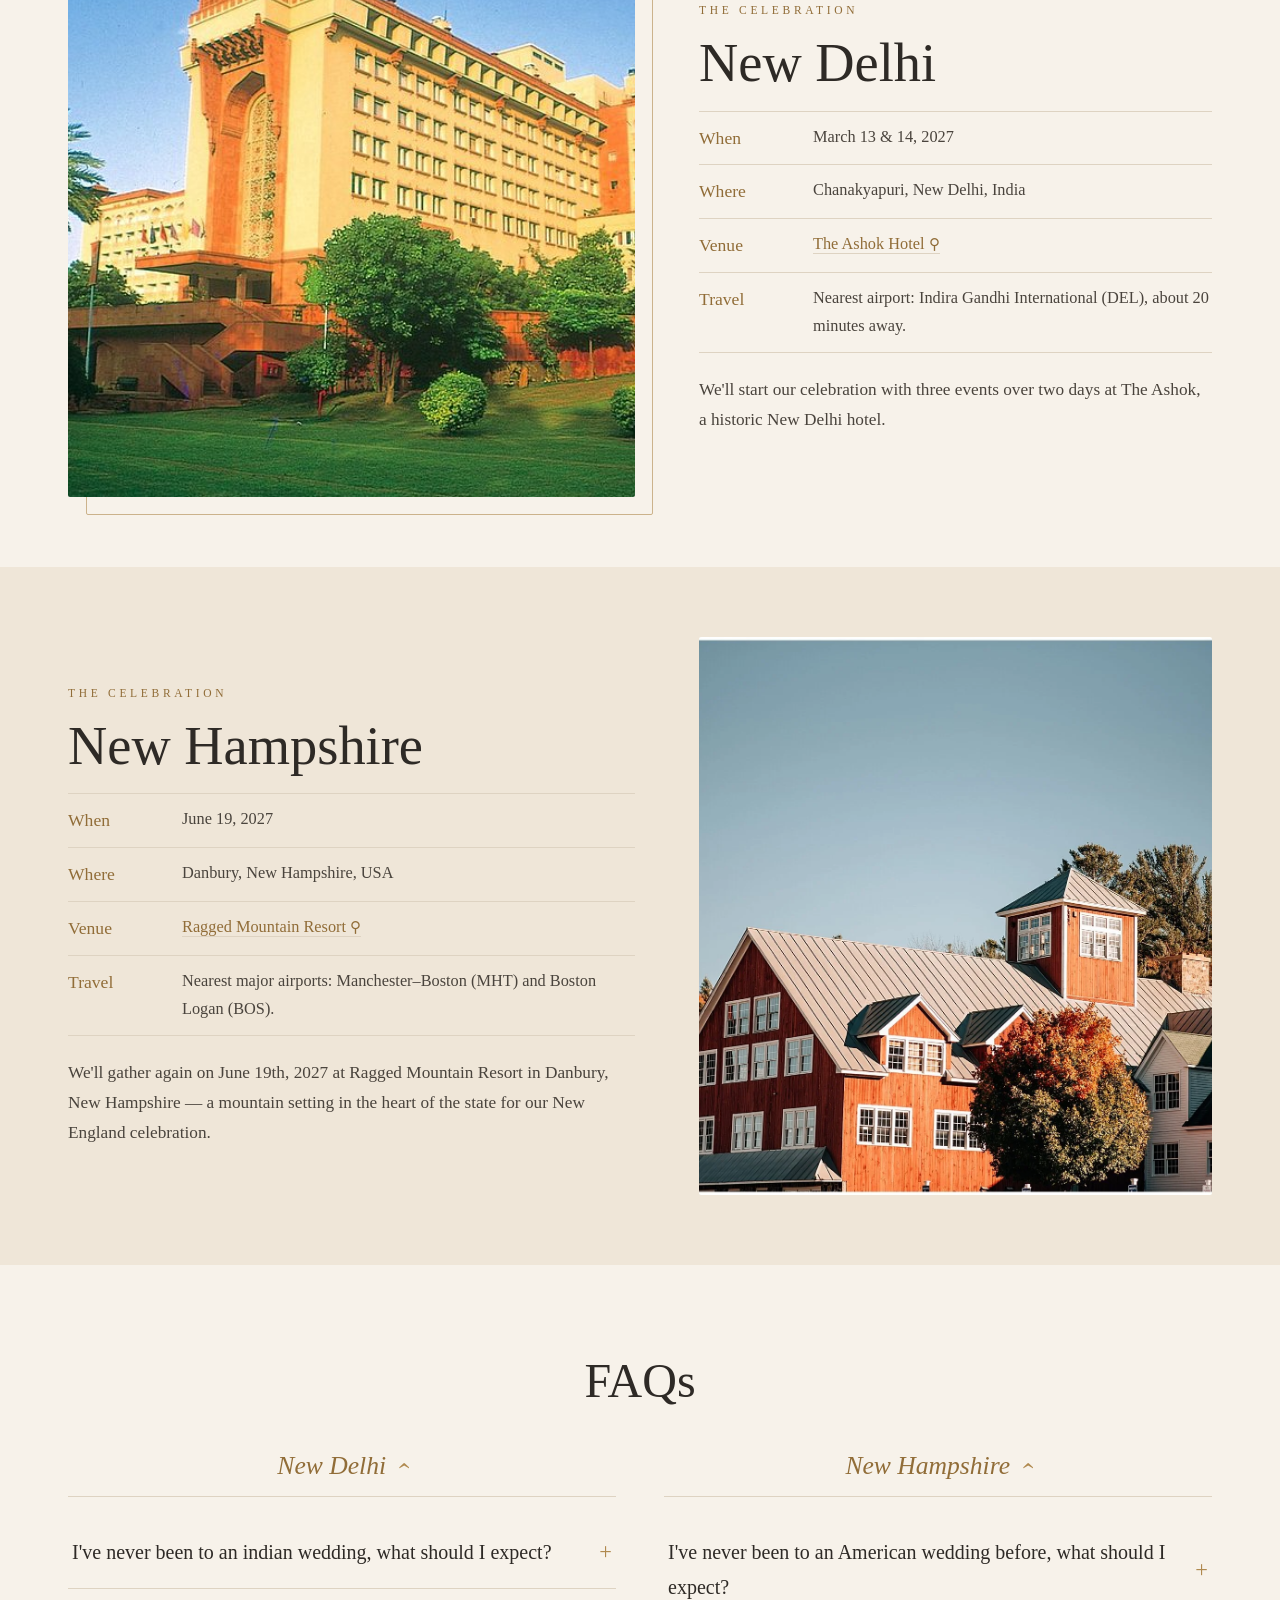
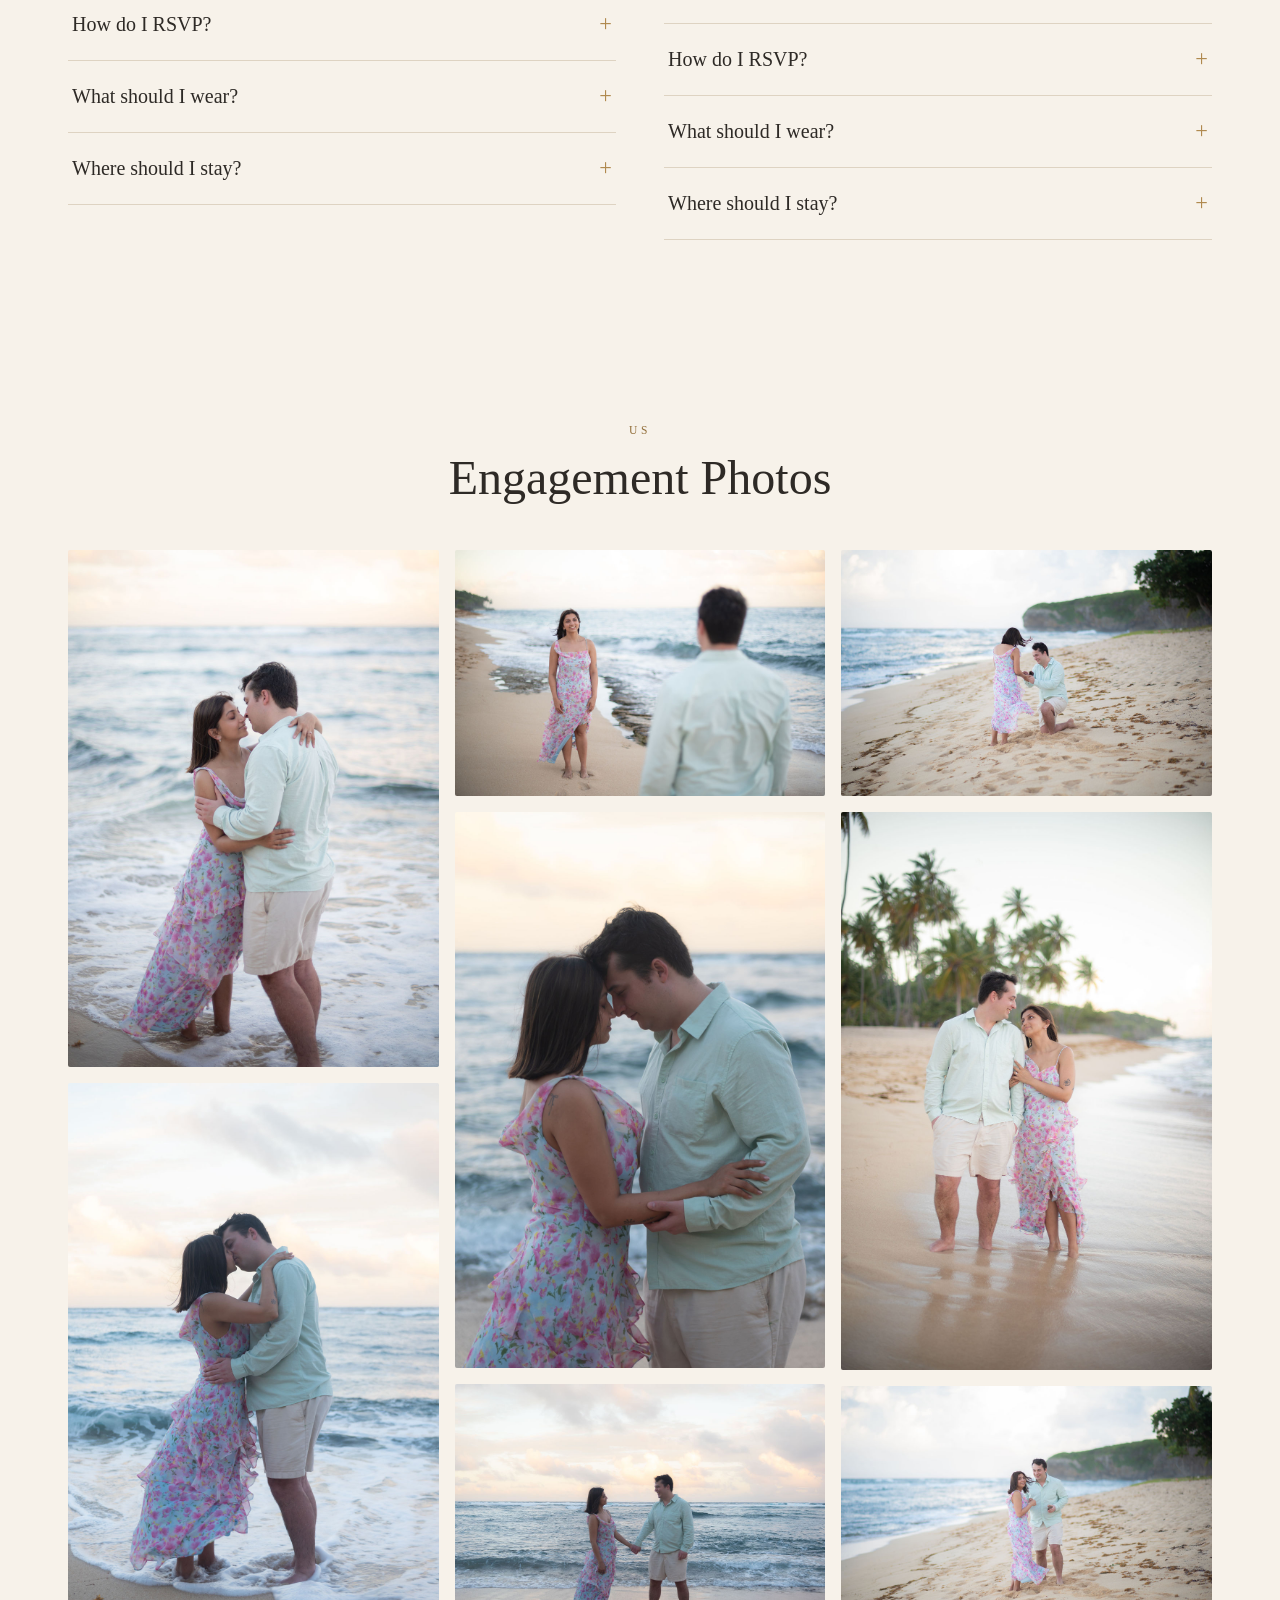
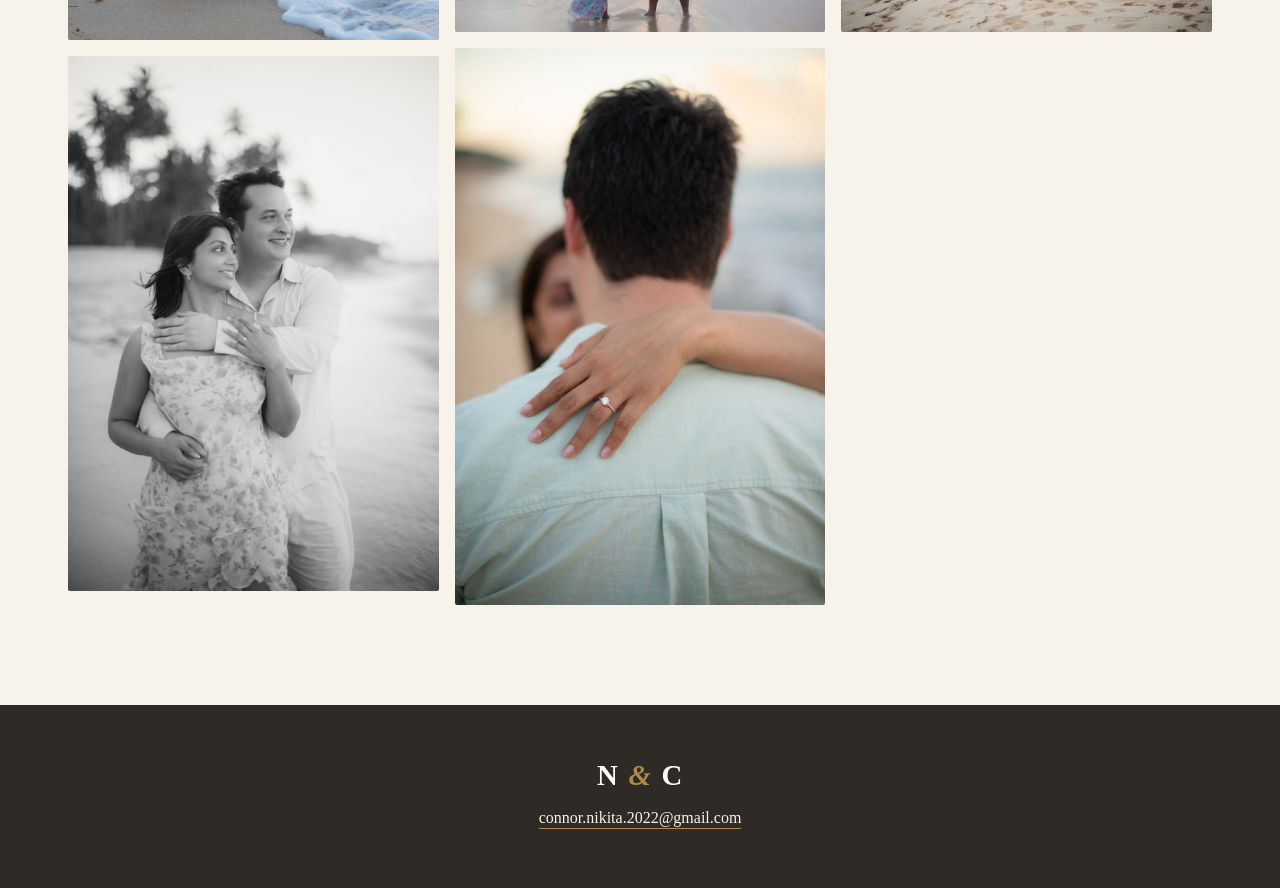
==== commit 9e72f88c: "Serve main page at root, move save-the-date to /save_the_date - Promote main.html to index.html so n" ====
--- a/index.html
+++ b/index.html
@@ -3,29 +3,269 @@
 <head>
     <meta charset="UTF-8">
     <meta name="viewport" content="width=device-width, initial-scale=1.0">
-    <title>Save the Date — Nikita & Connor</title>
+    <title>Nikita &amp; Connor</title>
     <link rel="icon" href="images/ring_icon.png">
     <link rel="preconnect" href="https://fonts.googleapis.com">
     <link rel="preconnect" href="https://fonts.gstatic.com" crossorigin>
-    <link href="https://fonts.googleapis.com/css2?family=Playfair+Display:wght@500;600&display=swap" rel="stylesheet">
+    <link href="https://fonts.googleapis.com/css2?family=Cormorant+Garamond:ital,wght@0,400;0,500;0,600;1,400;1,500&display=swap" rel="stylesheet">
     <link rel="stylesheet" href="style.css">
 </head>
 <body>
-    <main class="landing">
-        <div class="landing-card">
-            <img src="images/save_the_date.png" alt="Save the date">
-        </div>
-
-        <a class="btn" href="main.html">View Wedding Details &rarr;</a>
-    </main>
+    <!-- ===================== Navigation ===================== -->
+    <nav class="site-nav" id="site-nav">
+        <div class="nav-inner">
+            <a href="#top" class="nav-brand monogram" id="nav-brand">N <span class="amp">&amp;</span> C</a>
+            <button class="nav-toggle" id="nav-toggle" aria-label="Menu" aria-expanded="false" aria-controls="nav-links">
+                <span></span><span></span><span></span>
+            </button>
+            <ul class="nav-links" id="nav-links">
+                <li><a href="save_the_date/">Save the Date</a></li>
+                <li><a href="#new-delhi">New Delhi</a></li>
+                <li><a href="#new-hampshire">New Hampshire</a></li>
+                <li><a href="#faq">FAQ</a></li>
+                <li><a href="#photos">Photos</a></li>
+            </ul>
+        </div>
+    </nav>
+
+    <!-- ===================== Full-bleed hero ===================== -->
+    <header class="hero" id="top">
+        <div class="hero-bg" id="hero-bg"></div>
+        <h1 id="hero-names">Nikita <span class="amp">&amp;</span> Connor</h1>
+        <span class="eyebrow hero-eyebrow">We're getting married!</span>
+    </header>
+
+    <!-- ===================== Intro ===================== -->
+    <section class="intro-band" id="intro">
+        <div class="mono-divider"><span class="monogram">N <span class="amp">&amp;</span> C</span></div>
+        <p id="hero-intro"></p>
+    </section>
+
+    <!-- ===================== New Delhi ===================== -->
+    <section id="new-delhi">
+        <div class="spread" id="spread-new-delhi"></div>
+    </section>
+
+    <!-- ===================== New Hampshire ===================== -->
+    <section id="new-hampshire" class="band-sand">
+        <div class="spread reverse" id="spread-new-hampshire"></div>
+    </section>
+
+    <!-- ===================== FAQ ===================== -->
+    <section class="faq-section" id="faq">
+        <div class="section-head">
+            <h2>FAQs</h2>
+        </div>
+        <div class="faq-groups">
+            <details class="faq-group" open>
+                <summary><h3>New Delhi</h3></summary>
+                <div id="faq-new-delhi"></div>
+            </details>
+            <details class="faq-group" open>
+                <summary><h3>New Hampshire</h3></summary>
+                <div id="faq-new-hampshire"></div>
+            </details>
+        </div>
+    </section>
+
+    <!-- ===================== Photos ===================== -->
+    <section class="gallery-section" id="photos">
+        <div class="section-head">
+            <span class="eyebrow">Us</span>
+            <h2>Engagement Photos</h2>
+        </div>
+        <div class="gallery" id="gallery"></div>
+    </section>
+
+    <!-- ===================== Footer ===================== -->
+    <footer>
+        <div class="monogram">N <span class="amp">&amp;</span> C</div>
+        <p><a href="mailto:connor.nikita.2022@gmail.com">connor.nikita.2022@gmail.com</a></p>
+    </footer>
+
+    <!-- ===================== Lightbox overlay ===================== -->
+    <div class="lightbox" id="lightbox" aria-hidden="true">
+        <button class="lightbox-btn lightbox-close" id="lb-close" aria-label="Close">&times;</button>
+        <button class="lightbox-btn lightbox-prev"  id="lb-prev"  aria-label="Previous photo">&lsaquo;</button>
+        <img id="lb-img" src="" alt="">
+        <button class="lightbox-btn lightbox-next"  id="lb-next"  aria-label="Next photo">&rsaquo;</button>
+    </div>
 
     <!-- Content lives in content.js (edit that file to update the site) -->
     <script src="content.js"></script>
     <script>
-        // Keep the page title in sync with content.js.
-        if (typeof WEDDING !== "undefined" && WEDDING.coupleNames) {
-            document.title = "Save the Date — " + WEDDING.coupleNames;
-        }
+        /* -----------------------------------------------------------------
+         *  Render the page from the data in content.js.
+         *  (Editing content.js is all that's needed to change the site.)
+         * ----------------------------------------------------------------- */
+
+        function esc(str) {
+            return String(str == null ? "" : str)
+                .replace(/&/g, "&amp;")
+                .replace(/</g, "&lt;")
+                .replace(/>/g, "&gt;");
+        }
+
+        // Escape text, then turn Markdown-style [label](url) into a link.
+        // Lets content.js embed links inside any answer, e.g.
+        //   "...listed rentals ([download PDF](images/rentals.pdf))"
+        function richText(str) {
+            return esc(str).replace(
+                /\[([^\]]+)\]\(([^)]+)\)/g,
+                '<a href="$2" target="_blank" rel="noopener">$1</a>'
+            );
+        }
+
+        // Turn "Nikita & Connor" into an italic-gold ampersand for headings.
+        function fancyNames(names) {
+            return esc(names).replace(/&amp;/g, '<span class="amp">&amp;</span>');
+        }
+
+        // ---- Names, hero image, intro -------------------------------------
+        if (WEDDING.coupleNames) {
+            document.getElementById("hero-names").innerHTML = fancyNames(WEDDING.coupleNames);
+            document.title = WEDDING.coupleNames;
+        }
+        if (WEDDING.heroImage) {
+            document.getElementById("hero-bg").style.backgroundImage =
+                "url('" + WEDDING.heroImage + "')";
+        }
+        document.getElementById("hero-intro").innerHTML = esc(WEDDING.intro);
+
+        // ---- Editorial spreads --------------------------------------------
+        function renderSpread(el, ev) {
+            if (!el || !ev) return;
+
+            var meta = "";
+            var rows = [];
+            if (ev.date)     rows.push({ k: "When",  v: ev.date });
+            if (ev.location) rows.push({ k: "Where", v: ev.location });
+            if (ev.venue) {
+                // Link the venue to its map when a mapUrl is provided.
+                var venueVal = ev.mapUrl
+                    ? '<a class="map-link" href="' + esc(ev.mapUrl) +
+                      '" target="_blank" rel="noopener">' + esc(ev.venue) +
+                      ' <span class="map-pin" aria-hidden="true">&#9906;</span></a>'
+                    : esc(ev.venue);
+                rows.push({ k: "Venue", v: venueVal, raw: true });
+            }
+            if (ev.details && ev.details.length) {
+                ev.details.forEach(function (d) { rows.push({ k: d.label, v: d.value }); });
+            }
+            if (rows.length) {
+                meta = '<ul class="spread-meta">' + rows.map(function (r) {
+                    var val = r.raw ? r.v : esc(r.v);
+                    return '<li><span class="k">' + esc(r.k) + '</span>' +
+                           '<span class="v">' + val + '</span></li>';
+                }).join("") + '</ul>';
+            }
+
+            var photo = ev.image
+                ? '<div class="spread-photo"><img src="' + esc(ev.image) +
+                  '" alt="' + esc(ev.title) + '" loading="lazy"></div>'
+                : '';
+
+            el.innerHTML =
+                photo +
+                '<div class="spread-body">' +
+                    '<span class="eyebrow">The Celebration</span>' +
+                    '<h2>' + esc(ev.title) + '</h2>' +
+                    meta +
+                    '<p class="spread-desc">' + esc(ev.description) + '</p>' +
+                '</div>';
+        }
+        renderSpread(document.getElementById("spread-new-delhi"), WEDDING.newDelhi);
+        renderSpread(document.getElementById("spread-new-hampshire"), WEDDING.newHampshire);
+
+        // ---- FAQ ----------------------------------------------------------
+        function renderFaqs(el, faqs) {
+            if (!el) return;
+            el.innerHTML = (faqs || []).map(function (f) {
+                return '<details class="faq-item">' +
+                       '<summary>' + esc(f.q) + '</summary>' +
+                       '<div class="faq-answer">' + renderAnswer(f.a) + '</div>' +
+                       '</details>';
+            }).join("");
+        }
+        // An answer can be a plain string, or an object with an optional
+        // lead-in { text: "..." } and/or a list of { bullets: ["...", "..."] }.
+        function renderAnswer(a) {
+            if (typeof a === "string") return richText(a);
+            var html = "";
+            if (a && a.text) html += '<p>' + richText(a.text) + '</p>';
+            if (a && a.bullets && a.bullets.length) {
+                html += '<ul>' + a.bullets.map(function (b) {
+                    return '<li>' + richText(b) + '</li>';
+                }).join("") + '</ul>';
+            }
+            return html;
+        }
+        renderFaqs(document.getElementById("faq-new-delhi"), FAQS_NEW_DELHI);
+        renderFaqs(document.getElementById("faq-new-hampshire"), FAQS_NEW_HAMPSHIRE);
+
+        // ---- Gallery ------------------------------------------------------
+        var galleryEl = document.getElementById("gallery");
+        galleryEl.innerHTML = (GALLERY || []).map(function (p, i) {
+            return '<button class="gallery-item" data-index="' + i + '" aria-label="View photo: ' + esc(p.alt) + '">' +
+                   '<img src="' + esc(p.src) + '" alt="' + esc(p.alt) + '" loading="lazy">' +
+                   '</button>';
+        }).join("");
+
+        // ---- Lightbox -----------------------------------------------------
+        var lb      = document.getElementById("lightbox");
+        var lbImg   = document.getElementById("lb-img");
+        var current = 0;
+
+        function openLightbox(i) {
+            current = (i + GALLERY.length) % GALLERY.length;
+            lbImg.src = GALLERY[current].src;
+            lbImg.alt = GALLERY[current].alt;
+            lb.classList.add("open");
+            lb.setAttribute("aria-hidden", "false");
+        }
+        function closeLightbox() {
+            lb.classList.remove("open");
+            lb.setAttribute("aria-hidden", "true");
+        }
+
+        galleryEl.addEventListener("click", function (e) {
+            var btn = e.target.closest(".gallery-item");
+            if (btn) openLightbox(parseInt(btn.dataset.index, 10));
+        });
+        document.getElementById("lb-close").addEventListener("click", closeLightbox);
+        document.getElementById("lb-prev").addEventListener("click", function () { openLightbox(current - 1); });
+        document.getElementById("lb-next").addEventListener("click", function () { openLightbox(current + 1); });
+        lb.addEventListener("click", function (e) { if (e.target === lb) closeLightbox(); });
+        document.addEventListener("keydown", function (e) {
+            if (!lb.classList.contains("open")) return;
+            if (e.key === "Escape")     closeLightbox();
+            if (e.key === "ArrowLeft")  openLightbox(current - 1);
+            if (e.key === "ArrowRight") openLightbox(current + 1);
+        });
+
+        // ---- Nav: transparent over hero, solid once scrolled --------------
+        var nav = document.getElementById("site-nav");
+        function onScroll() {
+            if (window.scrollY > window.innerHeight * 0.7) nav.classList.add("scrolled");
+            else nav.classList.remove("scrolled");
+        }
+        window.addEventListener("scroll", onScroll, { passive: true });
+        onScroll();
+
+        // ---- Nav: collapsible menu on mobile ------------------------------
+        var navToggle = document.getElementById("nav-toggle");
+        var navLinks  = document.getElementById("nav-links");
+        function setMenu(open) {
+            nav.classList.toggle("menu-open", open);
+            navToggle.setAttribute("aria-expanded", open ? "true" : "false");
+        }
+        navToggle.addEventListener("click", function () {
+            setMenu(!nav.classList.contains("menu-open"));
+        });
+        // Close the menu after tapping a link.
+        navLinks.addEventListener("click", function (e) {
+            if (e.target.closest("a")) setMenu(false);
+        });
     </script>
 </body>
 </html>
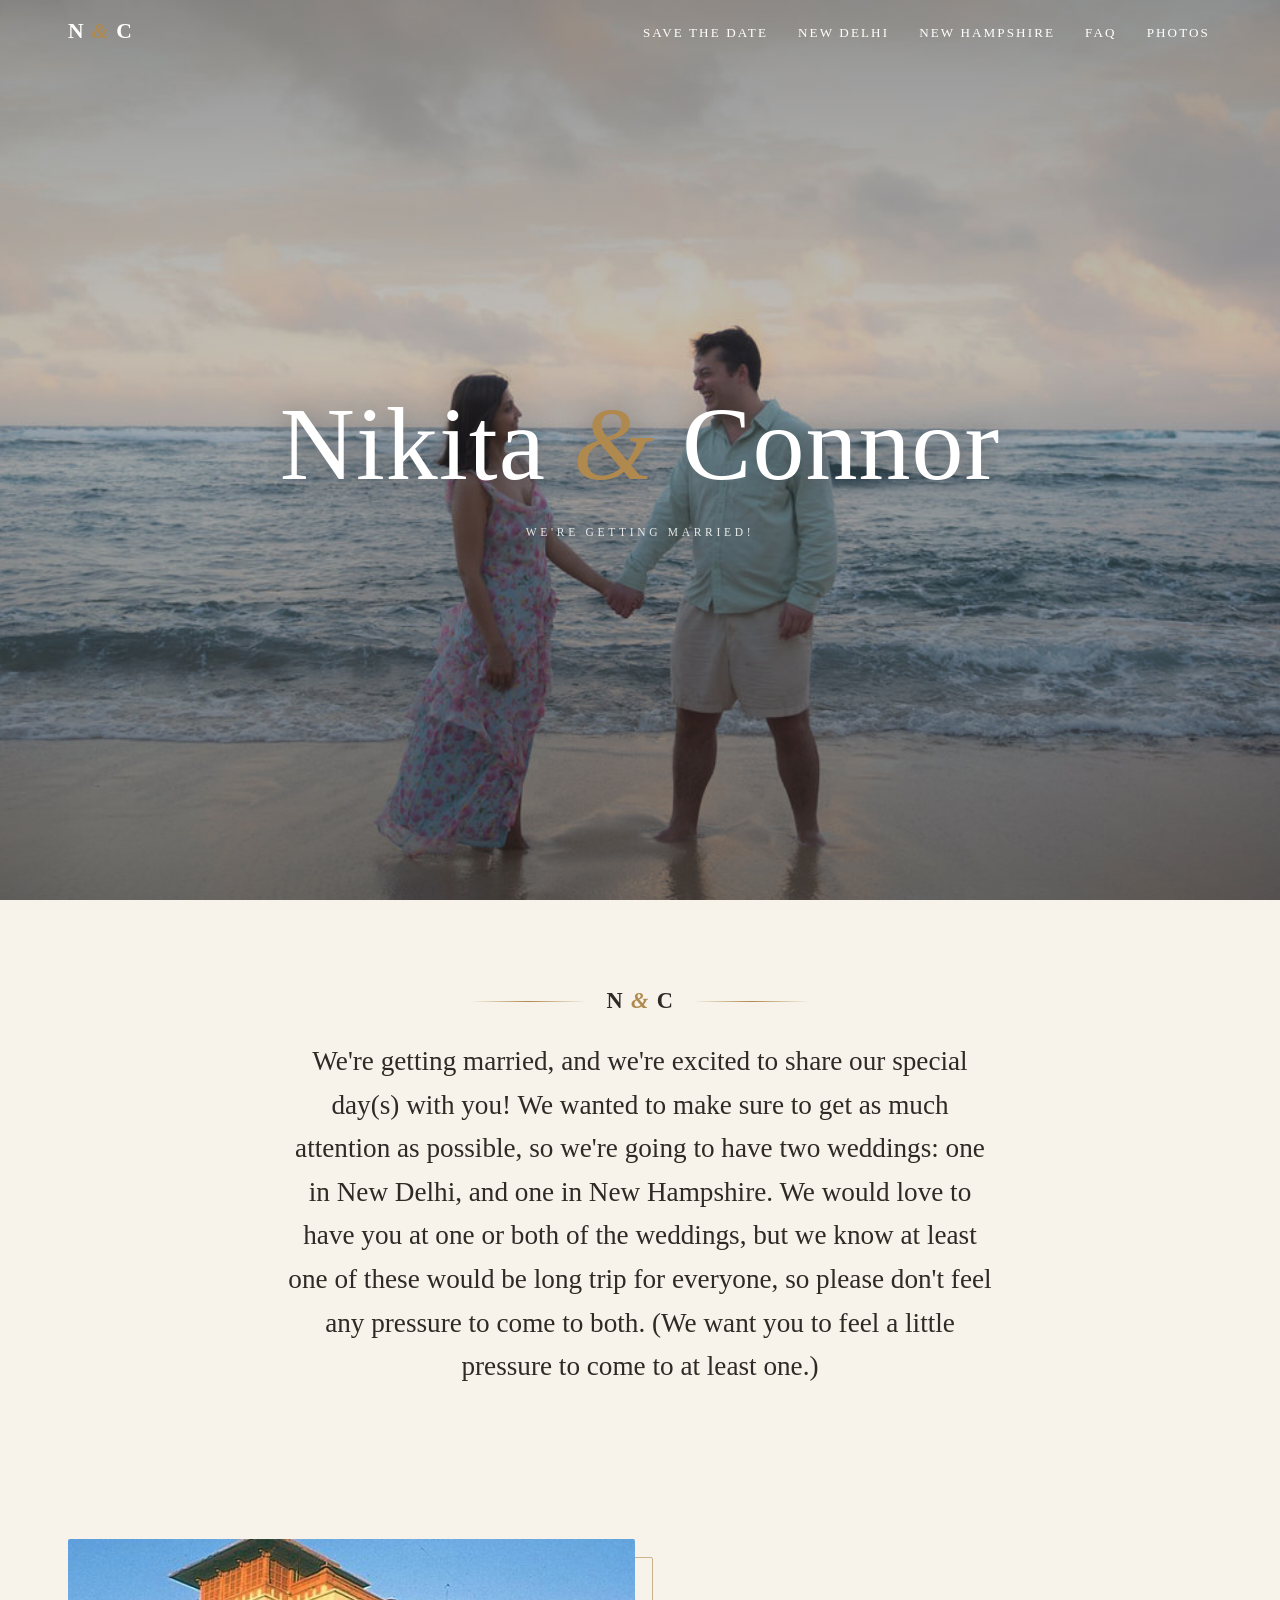
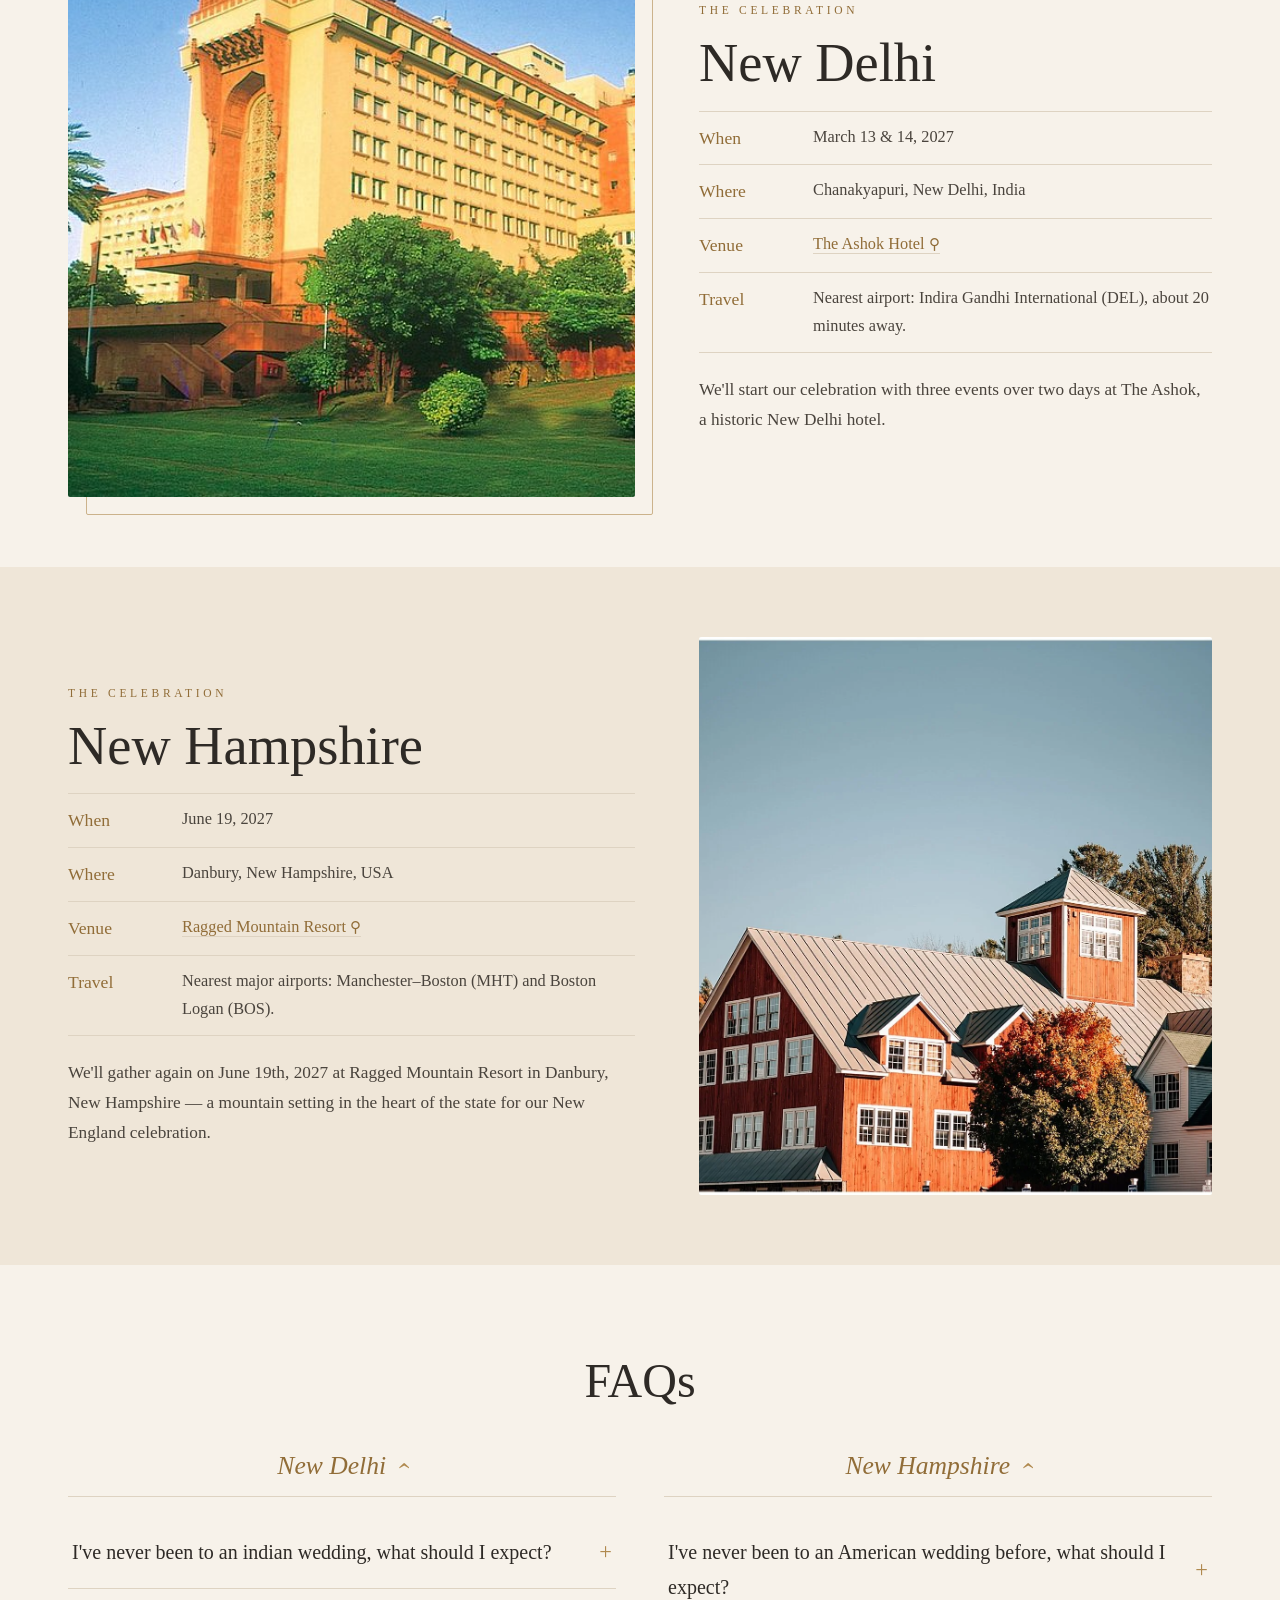
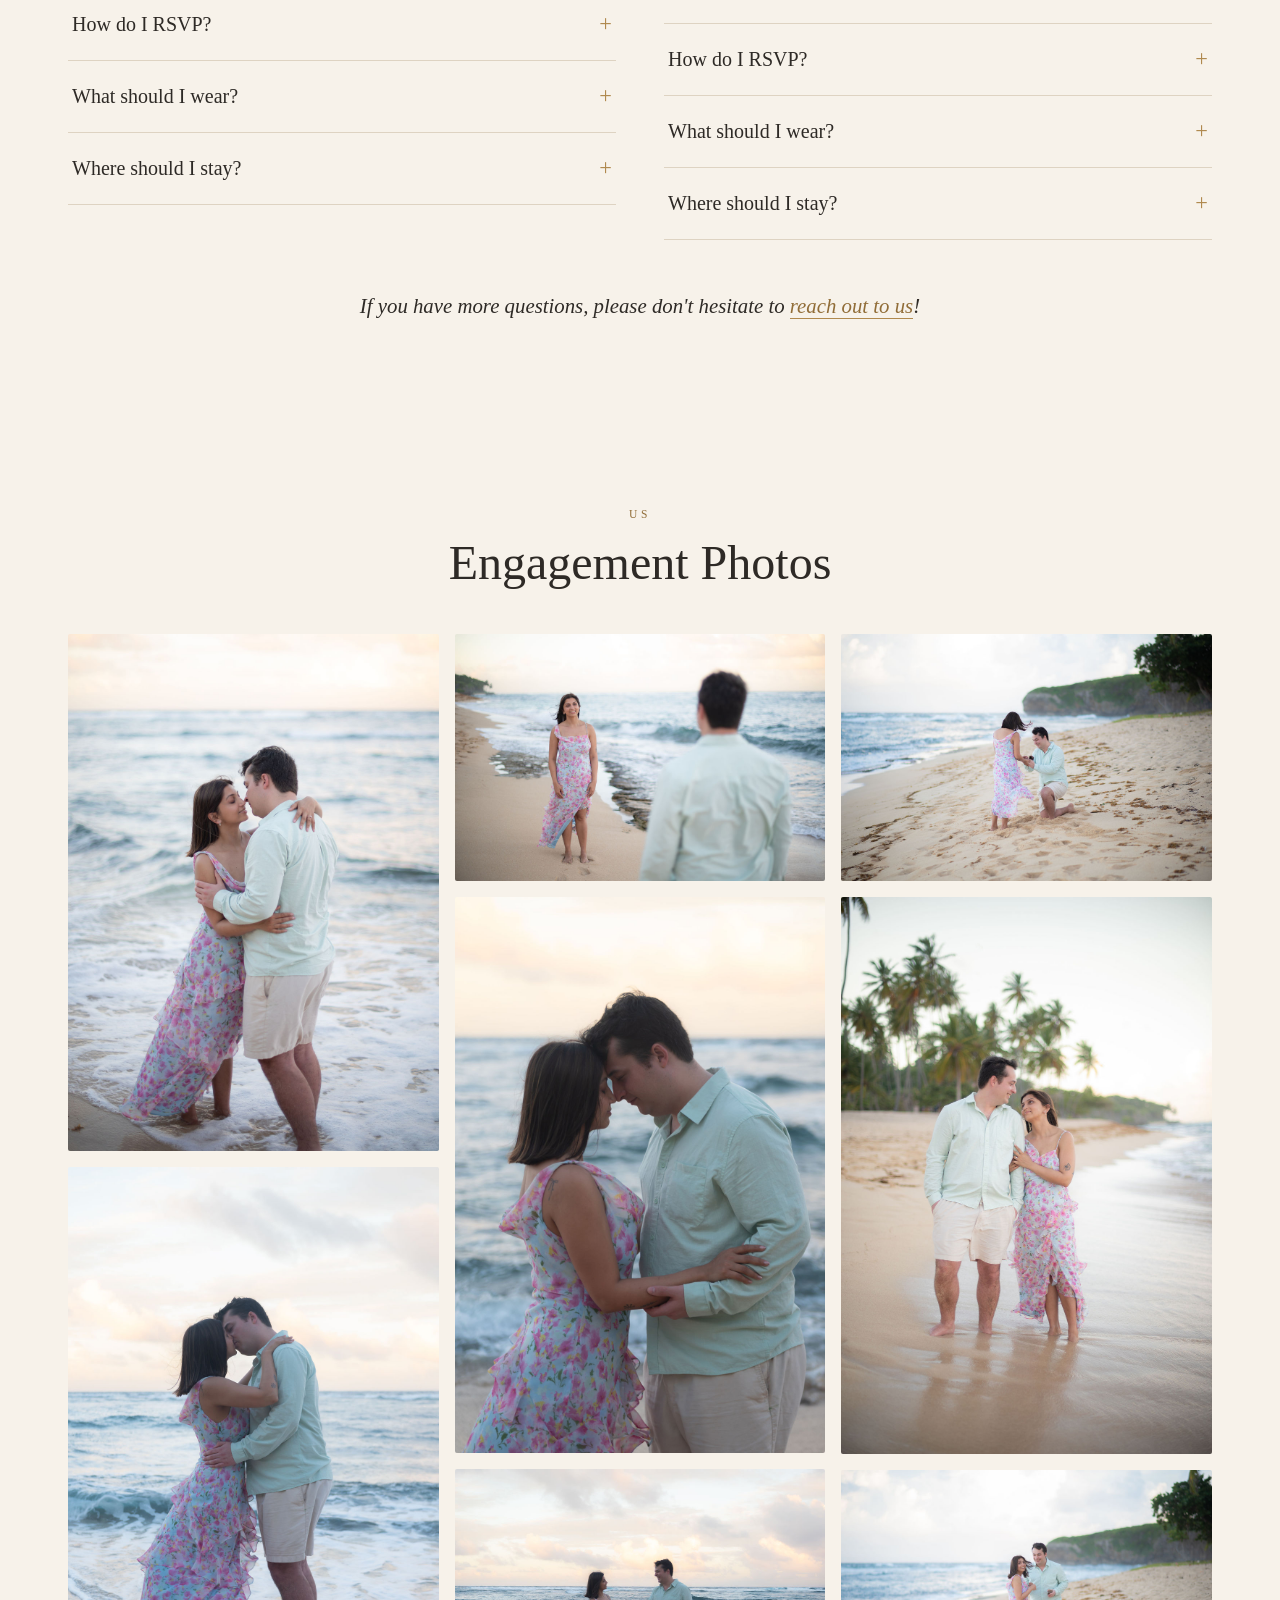
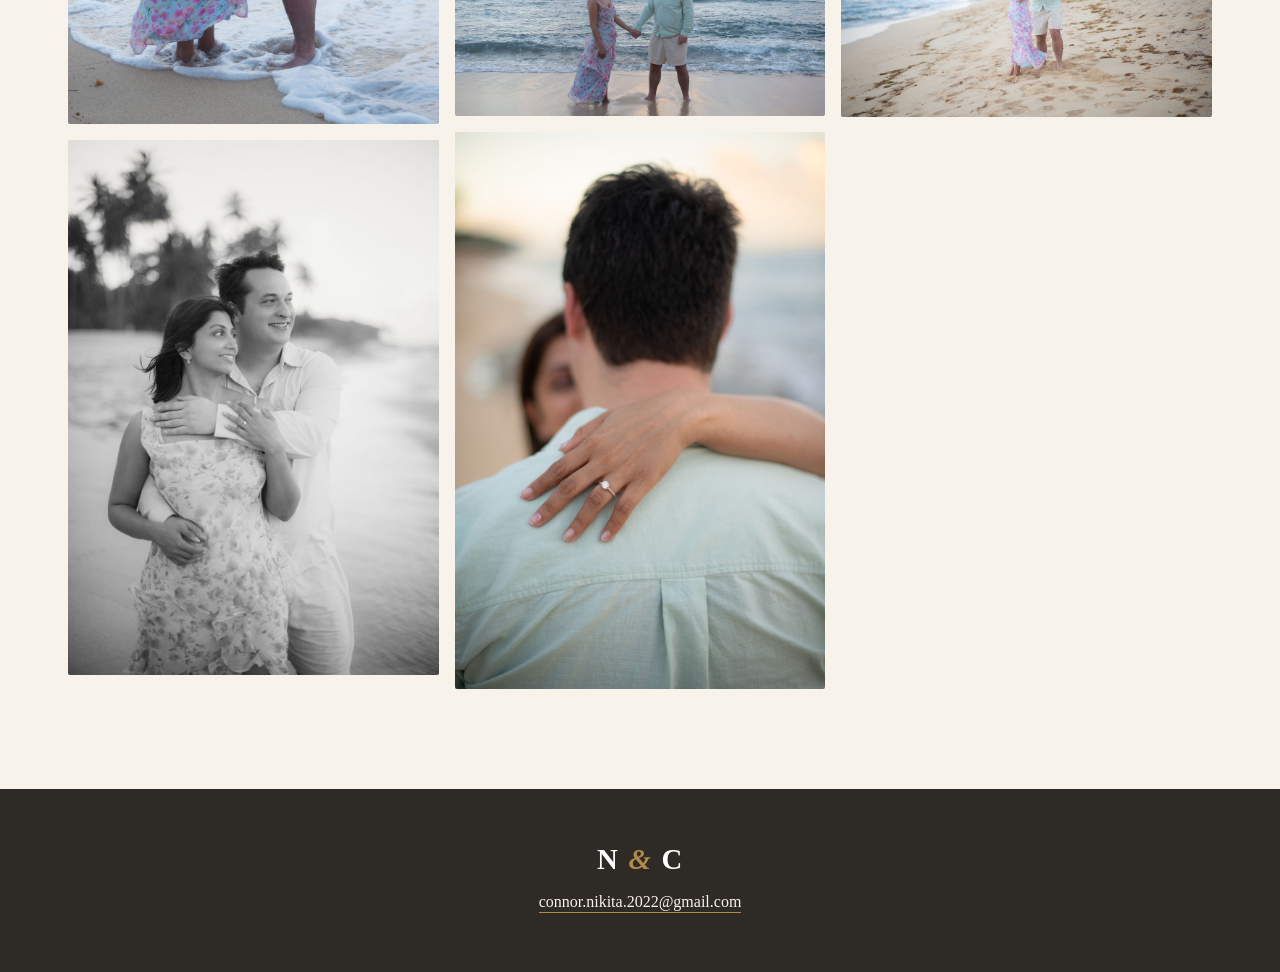
==== commit 453f63f9: "Add FAQ closing note and fix save-the-date links for file:// use - Add "reach out to us" note below " ====
--- a/index.html
+++ b/index.html
@@ -19,7 +19,7 @@
                 <span></span><span></span><span></span>
             </button>
             <ul class="nav-links" id="nav-links">
-                <li><a href="save_the_date/">Save the Date</a></li>
+                <li><a href="save_the_date/index.html">Save the Date</a></li>
                 <li><a href="#new-delhi">New Delhi</a></li>
                 <li><a href="#new-hampshire">New Hampshire</a></li>
                 <li><a href="#faq">FAQ</a></li>
@@ -66,6 +66,10 @@
                 <div id="faq-new-hampshire"></div>
             </details>
         </div>
+        <p class="faq-footnote">
+            If you have more questions, please don't hesitate to
+            <a href="mailto:connor.nikita.2022@gmail.com">reach out to us</a>!
+        </p>
     </section>
 
     <!-- ===================== Photos ===================== -->
--- a/style.css
+++ b/style.css
@@ -412,6 +412,20 @@
 .faq-answer p { margin: 0; }
 .faq-answer ul { list-style: disc; padding-left: 1.4em; margin: 8px 0 0; }
 .faq-answer li { margin: 4px 0; }
+
+/* Closing note below the FAQ groups */
+.faq-footnote {
+    text-align: center;
+    margin-top: 48px;
+    font-family: var(--display);
+    font-style: italic;
+    font-size: 1.3rem;
+    color: var(--ink);
+}
+.faq-footnote a {
+    border-bottom: 1px solid var(--gold);
+    padding-bottom: 1px;
+}
 
 /* =============================================================================
  *  Masonry photo gallery
